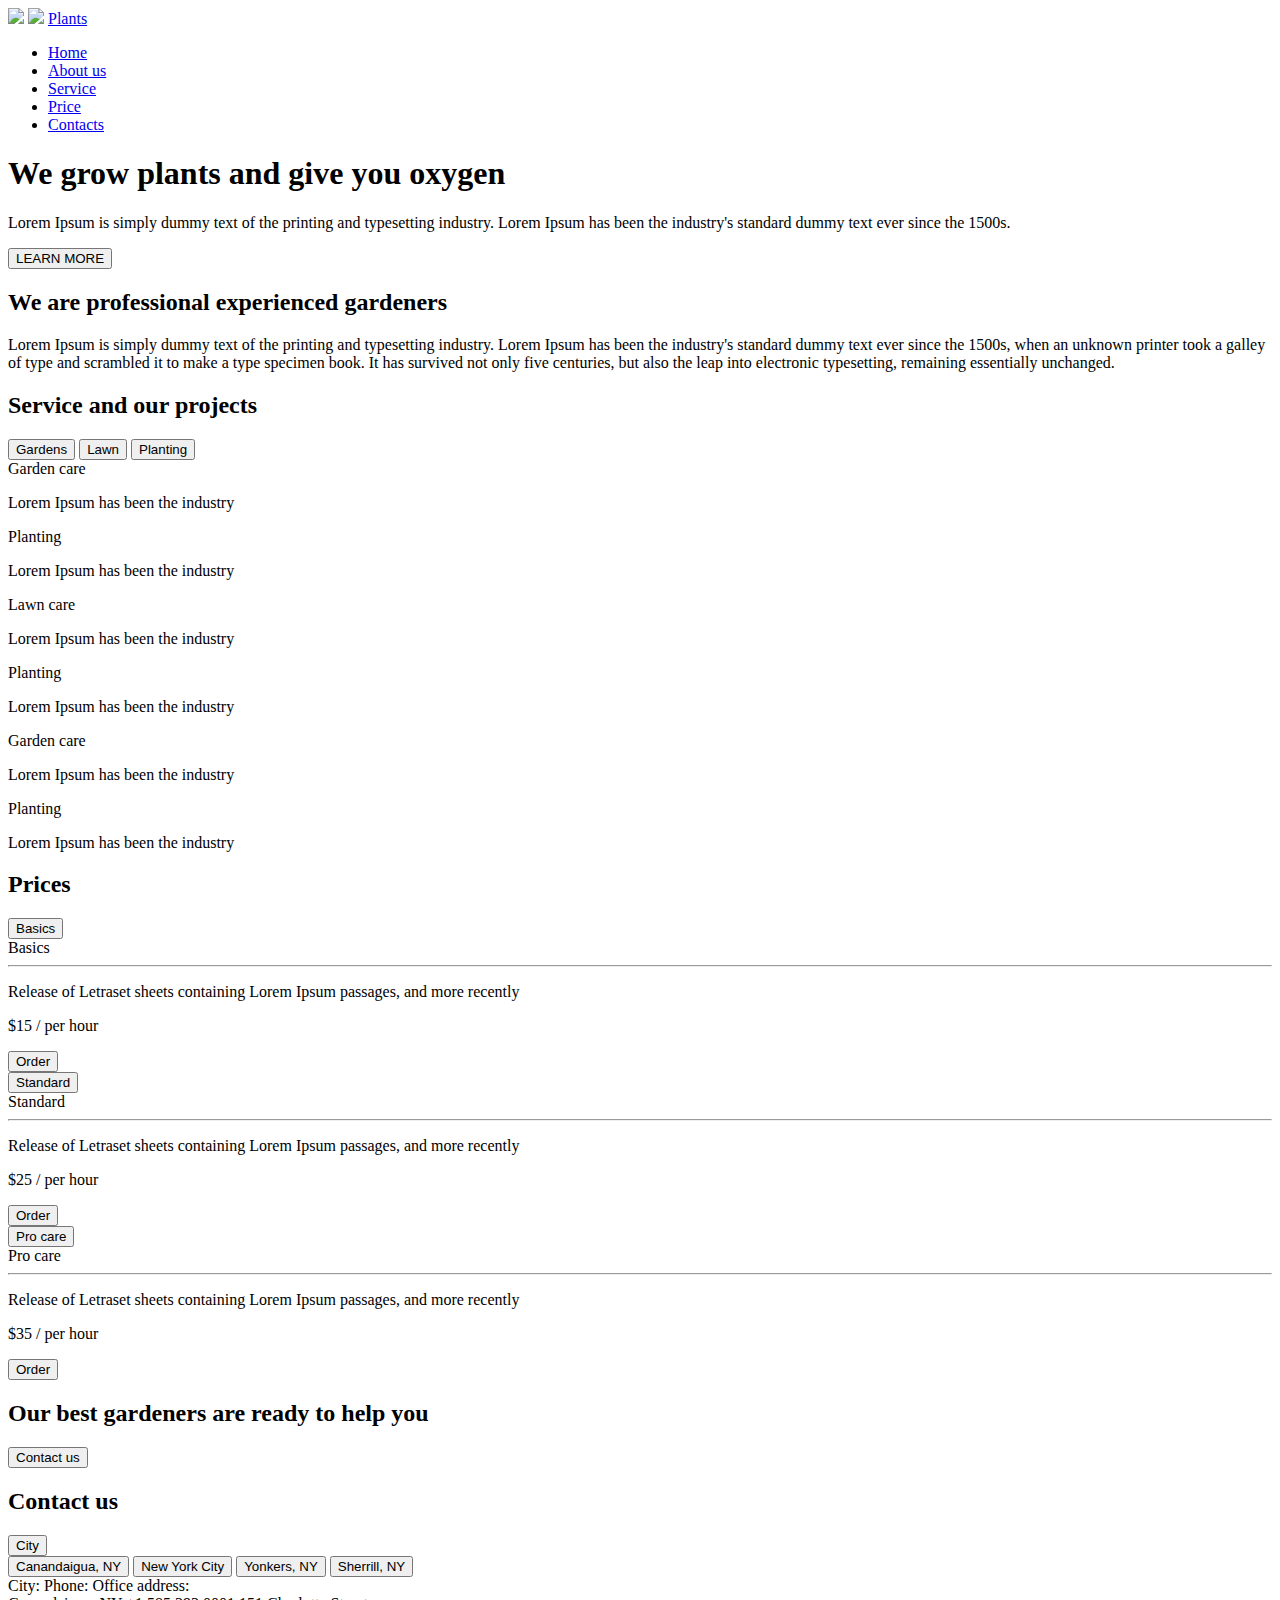
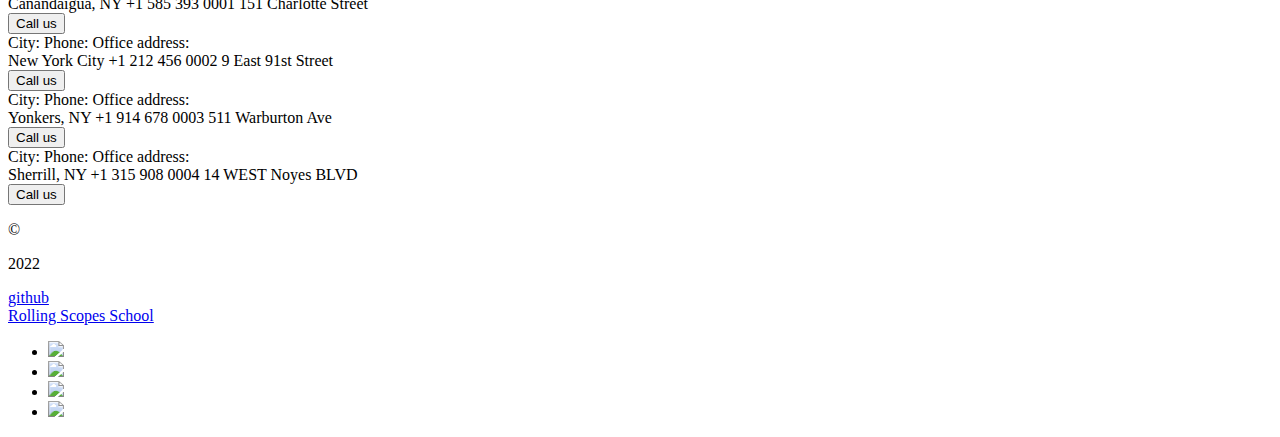
==== plants/index.html @ 5c63c0dd "refactor: import project 'plants'" ====
<!DOCTYPE html>
<html lang="en">
<head>
    <meta charset="UTF-8">
    <meta http-equiv="X-UA-Compatible" content="IE=edge">
    <meta name="viewport" content="width=device-width, initial-scale=1.0">
    <title>Plants</title>
    <link rel="icon" href="/mat-kon-JSFEPRESCHOOL2022Q4/plants/img/logo/favicon.svg" type="image/x-icon">
    
    <link href="/mat-kon-JSFEPRESCHOOL2022Q4/plants/src/style.css" rel="stylesheet" type="text/css">

    <link rel="preconnect" href="https://fonts.googleapis.com">
    <link rel="preconnect" href="https://fonts.gstatic.com" crossorigin>
    <link href="https://fonts.googleapis.com/css2?family=Inika&display=swap" rel="stylesheet">

    <link rel="preconnect" href="https://fonts.googleapis.com">
    <link rel="preconnect" href="https://fonts.gstatic.com" crossorigin>
    <link href="https://fonts.googleapis.com/css2?family=Inter:wght@400;700&display=swap" rel="stylesheet">
</head>

<body>
    <header>
        <div class="navbar" id="navbar">
            <div class="logo">
                <img class="vector1" src="/mat-kon-JSFEPRESCHOOL2022Q4/plants/img/logo/Vector1.svg" alt=" " width="10" height="17">
                <img class="vector2" src="/mat-kon-JSFEPRESCHOOL2022Q4/plants/img/logo/Vector2.svg" alt=" " width="19" height="20">
                <a href="#navber">Plants</a>              
            </div>
            
            <nav class="nav">
                <ul>
                    <li class="nav-links"><a href="#link-welcome">Home</a></li>
                    <li class="nav-links"><a href="#link-about-us">About us</a></li>
                    <li class="nav-links"><a href="#link-service">Service</a></li>
                    <li class="nav-links"><a href="#link-price">Price</a></li>
                    <li class="nav-links"><a href="#link-contsct">Contacts</a></li>
                </ul>
            </nav>
            
            <div class="burger-btn">
                <span></span>
                <span></span>
                <span></span>
                <span></span>
            </div>
        </div>
    </header>
    
    <main class="main">
        <div class="main">
            <section class="welcome">
                <div class="welcome-section" id="link-welcome">

                    <div class="leafs">
                        
                    </div>

                    <div class="welcome-text">
                        <h1>We grow <span class="text-green">plants</span> and give you oxygen</h1>

                        <p>
                            Lorem Ipsum is simply dummy text of the printing and typesetting industry. 
                            Lorem Ipsum has been the industry's standard dummy text ever since the 1500s.
                        </p>

                        <a href="#link-about-us">
                            <button class="button-lear-more">LEARN MORE</button>
                        </a>
                    </div>    
                </div>        
            </section>

            <section class="about">
                <div class="about-section" id="link-about-us">
                    <div class="about-text">

                        <h2 class="text-green">
                            We are <span class="text-orange">professional experienced</span> gardeners
                        </h2>

                        <p>
                            Lorem Ipsum is simply dummy text of the printing and typesetting industry. 
                            Lorem Ipsum has been the industry's standard dummy text ever since the 1500s, when an unknown
                            printer took a galley of type and scrambled it to make a type specimen book. It has survived not 
                            only five centuries, but also the leap into electronic typesetting, remaining essentially unchanged. 
                        </p>

                    </div>

                    <div class="about-picture">
                        
                    </div>                    
                </div>
            </section>               

            <section class="service" id="link-service">
                <div class="service-content">

                    <h2 class="text-green">Service and our projects</h2>

                    <div class="service-buttons">

                        <button class="buttons-service" id="button-service-garden">Gardens</button>
                        <button class="buttons-service" id="button-service-lawn">Lawn</button>
                        <button class="buttons-service" id="button-service-planting">Planting</button>

                    </div>
                </div>

                <div class="service-pictures">
                    
                    <div class="service-item garden__link">
                        <div class="block-1"></div>                                                              

                        <a class="service-link">Garden care</a>

                        <p class="service-description">Lorem Ipsum has been the industry</p>
                    </div>

                    <div class="service-item planting_link">
                        <div class="block-2"></div>

                        <a class="service-link">Planting</a>

                        <p class="service-description">Lorem Ipsum has been the industry</p>
                    </div>

                    <div class="service-item lawn_link">
                        <div class="block-3"></div>

                        <a class="service-link">Lawn care</a>

                        <p class="service-description">Lorem Ipsum has been the industry</p>
                    </div>

                    <div class="service-item planting_link">
                        <div class="block-4"></div>

                        <a class="service-link">Planting</a>

                        <p class="service-description">Lorem Ipsum has been the industry</p>
                    </div>

                    <div class="service-item garden__link">
                        <div class="block-5"></div>

                        <a class="service-link ">Garden care</a>

                        <p class="service-description">Lorem Ipsum has been the industry</p>
                    </div>

                    <div class="service-item planting_link">
                        <div class="block-6"></div>

                        <a class="service-link">Planting</a>

                        <p class="service-description">Lorem Ipsum has been the industry</p>
                    </div>
                </div>                
            </section>
    
            <section class="prices" id="link-price">
                <div class="prices-wrapper">
                    <div class="prices-block-left">
                        <div class="prices-block">
                            <h2>Prices</h2>
                            <div class="prices-item">
                                <div class="prices-items">

                                    <button class="accordion-prices" id="button-basics">Basics</button>
                                    <div class="basics-price">
                                        <div class="body-basic-price">
                                            <div class="button-basics">Basics</div>
                                            <hr class="line-prices">
                                            <div>
                                                <p>Release of Letraset sheets containing Lorem Ipsum passages, and more recently</p>
                                                <p class="price-service"><span class="text-orange number">$15 </span>/ per hour</p>
                                            </div>
                                            <a href="#link-contsct">
                                                <button class="button-order">Order</button>
                                            </a>                                            
                                        </div>                                        
                                    </div>

                                    <button class="accordion-prices" id="button-standard">Standard</button>
                                    <div class="standard-price">
                                        <div class="body-standard-price">
                                            <div class="button-standard">Standard</div>
                                            <hr class="line-prices">
                                            <div>
                                                <p>Release of Letraset sheets containing Lorem Ipsum passages, and more recently</p>
                                                <p class="price-service"><span class="text-orange number">$25 </span>/ per hour</p>
                                            </div>
                                            <a href="#link-contsct">
                                                <button class="button-order">Order</button>
                                            </a>                                            
                                        </div>                                        
                                    </div>

                                    <button class="accordion-prices" id="button-procare">Pro care</button>
                                    <div class="procare-price">
                                        <div class="body-procare-price">
                                            <div class="button-procare">Pro care</div>
                                            <hr class="line-prices">
                                            <div>
                                                <p>Release of Letraset sheets containing Lorem Ipsum passages, and more recently</p>
                                                <p class="price-service"><span class="text-orange number">$35 </span>/ per hour</p>
                                            </div>
                                            <a href="#link-contsct">
                                                <button class="button-order" id="button-order">Order</button>
                                            </a>                                            
                                        </div>                                        
                                    </div>
                                </div>
                            </div>
                        </div>
                    </div>

                    <div class="prices-block-right">
                        <div class="text-call-us">
                            <h2>Our best <span class="text-green">gardeners</span> are ready to help you</h2>

                            <a href="#link-contsct">
                                <button class="btn-contact-us" id="btn-contacts">Contact us</button>                            
                            </a>
                        </div >

                        <div class="price-image">

                        </div>

                </div>            
            </section>
    
            <section class="contacts" id="link-contsct">

                <div class="background-in-contacts">

                    <div class="contacts-image"></div>

                </div>

                <div class="contact-us">

                    <h2 class="text-green">Contact us</h2>
                        
                </div>

                <div class="contact-container">
                        <button class="accordion-button">City</button>
                        <div class="container-cities">
                            <div class="container-with-buttons">
                            <button class="button-city" id="button-Canandaigua">Canandaigua, NY</button>
                            <button class="button-city" id="button-new-york">New York City</button>
                            <button class="button-city" id="button-yonkers">Yonkers, NY</button>
                            <button class="button-city" id="button-sherrill">Sherrill, NY</button>                        
                            </div>
                        </div>

                        <div class="city-card Canandaigua">
                            <div class="content-card">
                                <div class="content-name">
                                    <span>City:</span>
                                    <span>Phone:</span>
                                    <span>Office address:</span>
                                </div>
                                <div class="content-in-card">
                                    <span>Canandaigua, NY</span>
                                    <span itemprop="telephone">+1 585 393 0001</span>
                                    <span>151 Charlotte Street</span>
                                </div>
                            </div>
                            <a href="tel:+15853930001"><button class="button-call-us">Call us</button></a>
                        </div>

                        <div class="city-card york">
                            <div class="content-card">
                                <div class="content-name">
                                    <span>City:</span>
                                    <span>Phone:</span>
                                    <span>Office address:</span>
                                </div>
                                <div class="content-in-card">
                                    <span>New York City</span>
                                    <span itemprop="telephone">+1 212 456 0002</span>
                                    <span>9 East 91st Street</span>
                                </div>
                            </div>
                            <a href="tel:+12124560002"><button class="button-call-us">Call us</button></a>
                        </div>

                        <div class="city-card yonkers">
                            <div class="content-card">
                                <div class="content-name">
                                    <span>City:</span>
                                    <span>Phone:</span>
                                    <span>Office address:</span>
                                </div>
                                <div class="content-in-card">
                                    <span>Yonkers, NY</span>
                                    <span itemprop="telephone">+1 914 678 0003</span>
                                    <span>511 Warburton Ave</span>
                                </div>
                            </div>
                            <a href="tel:+19146780003"><button class="button-call-us">Call us</button></a>
                        </div>

                        <div class="city-card sherrill">
                            <div class="content-card">
                                <div class="content-name">
                                    <span>City:</span>
                                    <span>Phone:</span>
                                    <span>Office address:</span>
                                </div>
                                <div class="content-in-card">
                                    <span>Sherrill, NY</span>
                                    <span itemprop="telephone">+1 315 908 0004</span>
                                    <span>14 WEST Noyes BLVD</span>
                                </div>
                            </div>
                            <a href="tel:+13159080004"><button class="button-call-us">Call us</button></a>
                        </div>
                </div>                
            </section>
        </div>        
    </main>

    <footer>
        <div class="footer-content">

            <div class="data-github">

                <div class="data">
                    <p>©</p>
                    <p>2022</p>
                </div>

                <div class="git">
                    <a href="https://github.com/Mat-Kon">github</a>
                </div>

            </div>
            
            <div class="rss">
                    
                <a href="https://rs.school/js-stage0/">Rolling Scopes School</a>

            </div>

            <div class="social-list">
                <ul>

                    <li><a href="https://github.com/Mat-Kon"><img src="/mat-kon-JSFEPRESCHOOL2022Q4/plants/img/logo/instagram.svg" alt=" "></a></li>
                    <li><a href="https://rs.school/js-stage0/"><img src="/mat-kon-JSFEPRESCHOOL2022Q4/plants/img/logo/fb.svg" alt=" "></a></li>
                    <li><a href="https://github.com/Mat-Kon"><img src="/mat-kon-JSFEPRESCHOOL2022Q4/plants/img/logo/twitter.svg" alt=" "></a></li>
                    <li><a href="https://rs.school/js-stage0/"><img src="/mat-kon-JSFEPRESCHOOL2022Q4/plants/img/logo/printerest.svg" alt=" "></a></li>

                </ul>
            </div>
        </div>
    </footer>
    <script src="/mat-kon-JSFEPRESCHOOL2022Q4/plants/src/index.js"></script>
</body>
</html>
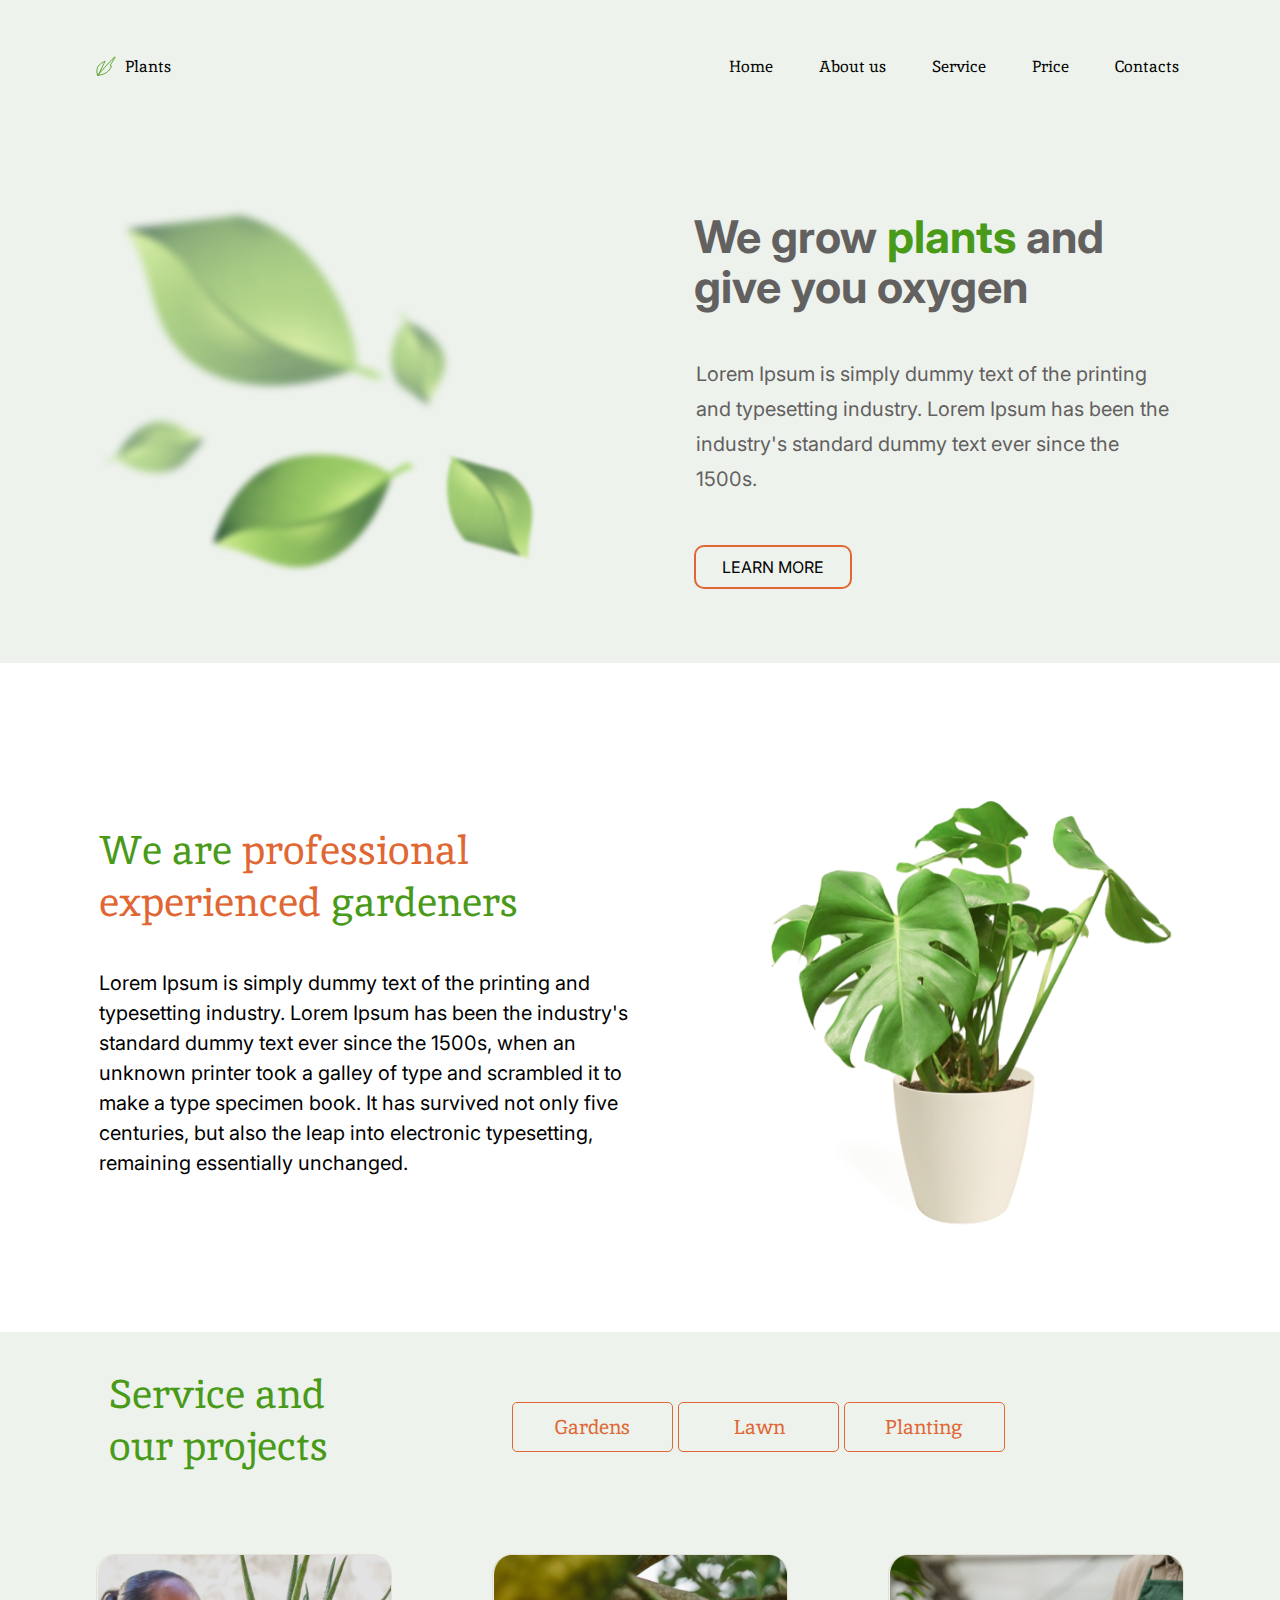
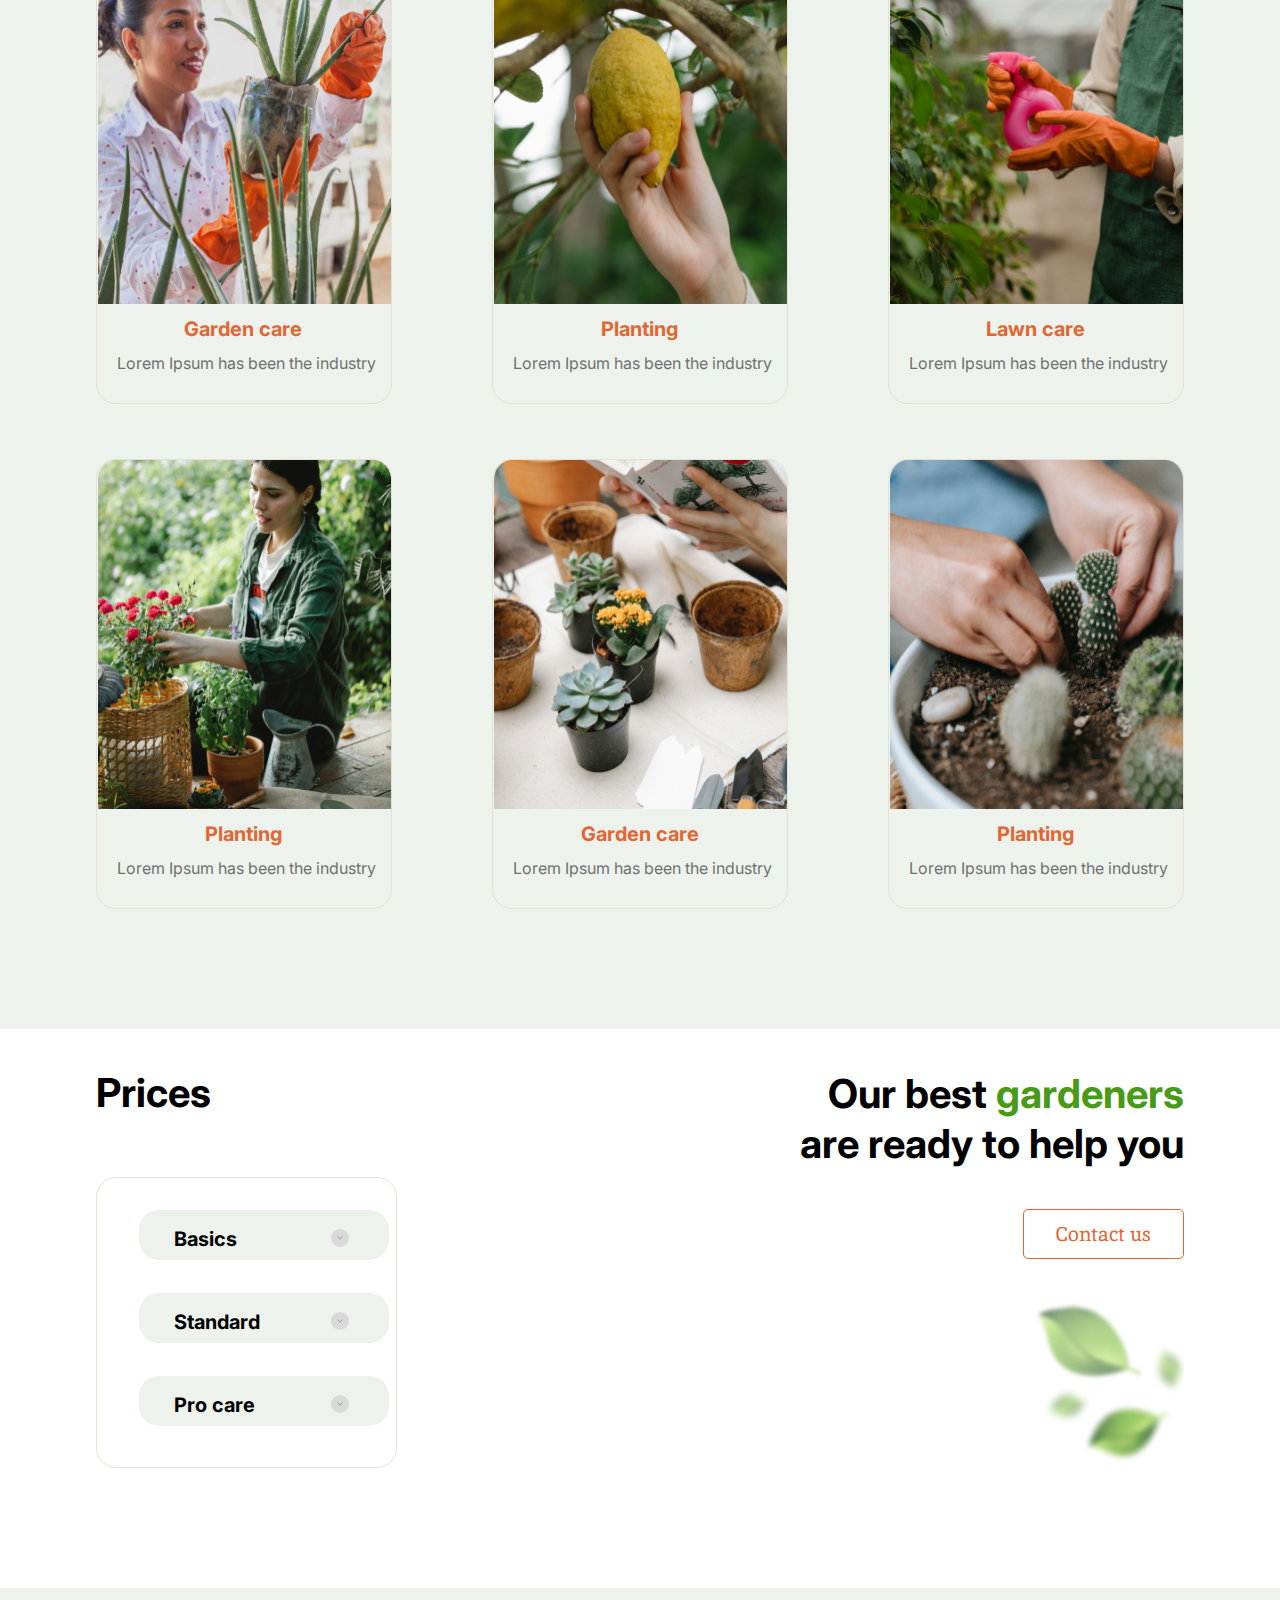
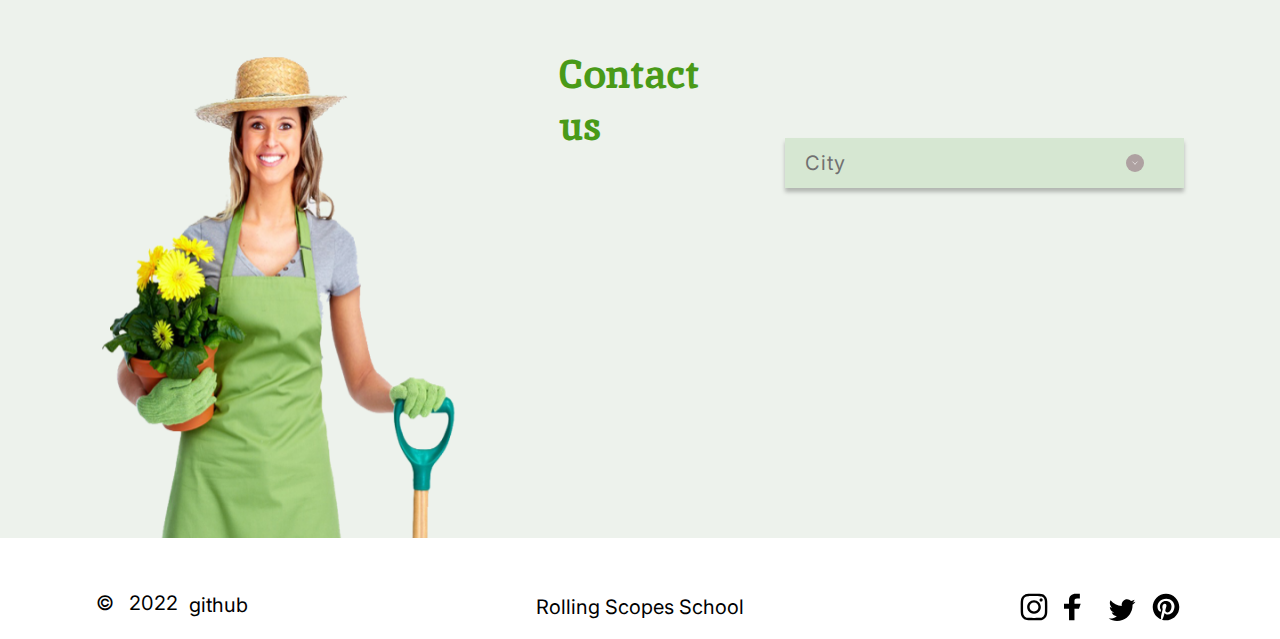
==== commit 60ce2985: "refactor: update links in htm fail" ====
--- a/plants/index.html
+++ b/plants/index.html
@@ -5,9 +5,9 @@
     <meta http-equiv="X-UA-Compatible" content="IE=edge">
     <meta name="viewport" content="width=device-width, initial-scale=1.0">
     <title>Plants</title>
-    <link rel="icon" href="/mat-kon-JSFEPRESCHOOL2022Q4/plants/img/logo/favicon.svg" type="image/x-icon">
+    <link rel="icon" href="../plants/img/logo/favicon.svg" type="image/x-icon">
     
-    <link href="/mat-kon-JSFEPRESCHOOL2022Q4/plants/src/style.css" rel="stylesheet" type="text/css">
+    <link href="../plants/src/style.css" rel="stylesheet" type="text/css">
 
     <link rel="preconnect" href="https://fonts.googleapis.com">
     <link rel="preconnect" href="https://fonts.gstatic.com" crossorigin>
@@ -22,8 +22,8 @@
     <header>
         <div class="navbar" id="navbar">
             <div class="logo">
-                <img class="vector1" src="/mat-kon-JSFEPRESCHOOL2022Q4/plants/img/logo/Vector1.svg" alt=" " width="10" height="17">
-                <img class="vector2" src="/mat-kon-JSFEPRESCHOOL2022Q4/plants/img/logo/Vector2.svg" alt=" " width="19" height="20">
+                <img class="vector1" src="../plants/img/logo/Vector1.svg" alt=" " width="10" height="17">
+                <img class="vector2" src="../plants/img/logo/Vector2.svg" alt=" " width="19" height="20">
                 <a href="#navber">Plants</a>              
             </div>
             
@@ -350,15 +350,15 @@
             <div class="social-list">
                 <ul>
 
-                    <li><a href="https://github.com/Mat-Kon"><img src="/mat-kon-JSFEPRESCHOOL2022Q4/plants/img/logo/instagram.svg" alt=" "></a></li>
-                    <li><a href="https://rs.school/js-stage0/"><img src="/mat-kon-JSFEPRESCHOOL2022Q4/plants/img/logo/fb.svg" alt=" "></a></li>
-                    <li><a href="https://github.com/Mat-Kon"><img src="/mat-kon-JSFEPRESCHOOL2022Q4/plants/img/logo/twitter.svg" alt=" "></a></li>
-                    <li><a href="https://rs.school/js-stage0/"><img src="/mat-kon-JSFEPRESCHOOL2022Q4/plants/img/logo/printerest.svg" alt=" "></a></li>
+                    <li><a href="https://github.com/Mat-Kon"><img src="../plants/img/logo/instagram.svg" alt=" "></a></li>
+                    <li><a href="https://rs.school/js-stage0/"><img src="../plants/img/logo/fb.svg" alt=" "></a></li>
+                    <li><a href="https://github.com/Mat-Kon"><img src="../plants/img/logo/twitter.svg" alt=" "></a></li>
+                    <li><a href="https://rs.school/js-stage0/"><img src="../plants/img/logo/printerest.svg" alt=" "></a></li>
 
                 </ul>
             </div>
         </div>
     </footer>
-    <script src="/mat-kon-JSFEPRESCHOOL2022Q4/plants/src/index.js"></script>
+    <script src="../plants/src/index.js"></script>
 </body>
 </html>--- a/plants/src/style.css
+++ b/plants/src/style.css
@@ -0,0 +1,2785 @@
+html {
+    scroll-behavior: smooth;
+}
+
+body {
+    display: flex;
+    flex-direction: column;
+    box-sizing: border-box;
+    width: 95%;
+    margin: auto;
+}
+
+header {
+    display: flex;
+    width: 100%;
+
+    background: #EDF2EC;
+}
+
+footer {
+    display: flex;
+    width: 100%;
+}
+
+.burger-btn{
+    display: none;
+}
+
+.navbar {
+    display: flex;
+    align-items: center;
+    justify-content: space-between;
+    margin: 26px auto 27px;
+    width: 85%;
+}
+
+.logo {
+    display: flex;
+    width: 79.17px;
+    height: 21.04px;
+}
+
+.logo .vector1 {
+    position: relative;
+    top: 4px;
+}
+
+.logo .vector2 {
+    position: relative;
+    right: 9px;
+}
+
+.logo a {
+    position: relative;
+    width: 58.13px;
+    height: 17px;
+
+    font-family: 'Inika';
+    font-style: normal;
+    font-weight: 400;
+    font-size: 16px;
+    line-height: 21px;
+    text-decoration: none;
+
+    color: #000000;
+    margin: 0;
+}
+
+.logo a:hover {
+    color: #E06733;
+}
+
+.nav {  
+    display: flex;
+    justify-content: space-between;
+    padding: 0;
+}
+
+.nav ul {
+    display: flex;
+    justify-content: space-between;
+    padding: 0;
+}
+
+.nav 
+.nav-links {
+    margin: 0px 5px 0px 41px;
+    list-style-type: none;
+}
+
+.nav a {
+    
+    font-family: 'Inika';
+    font-style: normal;
+    text-decoration: none;
+    font-weight: 400;
+    font-size: 16px;
+    line-height: 50px;
+
+    color: #010201
+}
+
+.nav a:hover {
+    color: #E06733;
+}
+
+.main {
+    display: flex;
+    flex-direction: column;
+    width: 100%;
+}
+
+.main 
+.text-green {
+    color: #499A18;
+}
+
+.main 
+.text-orange {
+    color: #E06733;
+}
+
+.main 
+.welcome {
+    display: flex;
+    width: 100%;
+    padding: 56px 0px 62px;
+
+    background: #EDF2EC;
+}
+
+.main 
+.welcome 
+.welcome-section {
+    display: flex;
+    justify-content: space-between;
+    align-items: center;
+    width: 85%;
+    margin: auto;
+}
+
+.main 
+.welcome 
+.welcome-section
+.leafs {
+    background-image: url(../img/picturs/leafs.png);
+    background-repeat: no-repeat;
+    width: 450px;
+    height: 410px;
+}
+
+.main 
+.welcome 
+.welcome-text {
+    width: 45%;
+    padding: 8px 0px 0px;   
+}
+
+.main 
+.welcome 
+.welcome-text h1 {
+    font-family: 'Inter';
+    font-style: normal;
+    font-weight: 700;
+    font-size: 45px;
+    line-height: 50px;
+    margin: 0px 0px 45px;
+
+    color: #636060;
+}
+
+.main 
+.welcome 
+.welcome-text p {
+    font-family: 'Inter';
+    font-style: normal;
+    font-weight: 400;
+    font-size: 20px;
+    line-height: 35px;
+    margin: 0px 0px 48px;
+    padding: 0px 2px;
+
+    color: #636060;
+}
+
+.main 
+.welcome 
+.welcome-text 
+.button-lear-more {
+    width: 158px;
+    height: 44px;
+    transition: 0.5s;
+
+    font-family: 'Inter';
+    font-style: normal;
+    font-weight: 400;
+    font-size: 16px;
+    line-height: 20px;
+
+    border: 2px solid #E06733;
+    border-radius: 10px;
+    background: #EDF2EC;
+}
+
+.main 
+.welcome 
+.welcome-text 
+.button-lear-more:hover {
+    cursor: pointer;
+    color: #FFFFFF;
+    background-color: #E06733;
+    border: 2px solid #E06733;
+    border-radius: 10px;
+}
+
+.main 
+.about {
+    display: flex;
+    width: 100%;
+    padding: 97px 0px 92px;
+
+    background: #FFFFFF;
+}
+
+.main 
+.about 
+.about-section {
+    display: flex;
+    justify-content: space-between;
+    align-items: center;
+    width: 85%;
+    margin: auto;
+}
+
+.main 
+.about 
+.about-section 
+.about-text {
+    width: 50%;
+    padding: 22px 3px 0px;
+}
+
+.main 
+.about 
+.about-section 
+.about-text h2 {
+    width: 85%;
+    margin: 0px 0px 40px;
+
+    font-family: 'Inika';
+    font-style: normal;
+    font-weight: 400;
+    font-size: 40px;
+    line-height: 52px;
+}
+
+.main 
+.about 
+.about-section 
+.about-text p {
+    font-family: 'Inter';
+    font-style: normal;
+    font-weight: 400;
+    font-size: 20px;
+    line-height: 30px;
+}
+
+.main 
+.about 
+.about-section
+.about-picture {
+    background-image: url(../img/picturs/houseplant1.png);
+    background-repeat: no-repeat;
+    background-size: 100% 100%;
+    width: 38%;
+    height: 30em;
+}
+
+.main 
+.service {
+    display: flex;
+    flex-direction: column;
+    width: 100%;
+    padding: 0px 0px 65px;
+
+    background: #EDF2EC;
+}
+
+.main 
+.buttons-service {
+    width: 161px;
+    height: 50px;
+    transition: 0.5s;
+
+    font-family: 'Inika';
+    font-style: normal;
+    font-weight: 400;
+    font-size: 20px;
+    line-height: 26px;
+
+    border: 1px solid #E06733;
+    border-radius: 5px;
+    color: #E06733;
+    background: #EDF2EC;
+}
+
+.main 
+.buttons-service:hover {
+    cursor: pointer;
+    color: #FFFFFF;
+    background-color: #E06733;
+    border: 2px solid #E06733;
+    border-radius: 10px;
+}
+
+#button-service-garden.active {
+    color: #FFFFFF;
+    background-color: #E06733;
+    border: 2px solid #E06733;
+    border-radius: 10px;
+}
+
+#button-service-lawn.active {    
+    color: #FFFFFF;
+    background-color: #E06733;
+    border: 2px solid #E06733;
+    border-radius: 10px;
+}
+
+#button-service-planting.active {    
+    color: #FFFFFF;
+    background-color: #E06733;
+    border: 2px solid #E06733;
+    border-radius: 10px;
+}
+
+.main 
+.service 
+.service-content {
+    display: flex;
+    justify-content: space-between;
+    align-items: center;
+    width: 70%;
+    margin: 36px 109px 0px;
+}
+
+.main 
+.service 
+.service-content h2 {
+    width: 30%;
+    margin: 0;
+
+    font-family: 'Inika';
+    font-style: normal;
+    font-weight: 400;
+    font-size: 40px;
+    line-height: 52px;
+}
+
+.main 
+.service 
+.service-buttons {
+    display: flex;
+    justify-content: space-between;
+    width: 55%;
+    padding: 13px 0px 0px;
+}
+
+.main 
+.service 
+.service-pictures {
+    display: flex;
+    flex-wrap: wrap;
+    align-content: space-between;
+    justify-content: space-between;
+
+    width: 85%;
+    margin: 82px auto 0px;
+}
+
+.main 
+.service 
+.service-pictures.active .service-item {
+    filter: blur(3px);
+}
+
+.main 
+.service 
+.service-pictures 
+.service-item {
+    display: flex;
+    flex-direction: column;
+    align-items: center;
+    justify-content: space-between;
+    width: 27%;
+    height: 28em;
+    margin: 0px 0px 55px;
+
+    border: 1px solid #E3E1D5;
+    border-radius: 20px 20px 20px 20px;
+    transition: 1s;
+}
+
+
+.main 
+.service 
+.service-pictures 
+.service-item 
+.block-1 {
+    background-image: url(../img/service/first.png);
+    background-repeat: no-repeat;
+    background-size: 100% 100%;
+    width: 100%;
+    height: 78%;
+}
+
+.main 
+.service 
+.service-pictures 
+.service-item 
+.block-2 {
+    background-image: url(../img/service/second.png);
+    background-repeat: no-repeat;
+    background-size: 100% 100%;
+    width: 100%;
+    height: 78%;
+}
+
+.main 
+.service 
+.service-pictures 
+.service-item 
+.block-3 {
+    background-image: url(../img/service/three.png);
+    background-repeat: no-repeat;
+    background-size: 100% 100%;
+    width: 100%;
+    height: 78%;
+}
+
+.main 
+.service 
+.service-pictures 
+.service-item 
+.block-4 {
+    background-image: url(../img/service/four.png);
+    background-repeat: no-repeat;
+    background-size: 100% 100%;
+    width: 100%;
+    height: 78%;
+}
+
+.main 
+.service 
+.service-pictures 
+.service-item 
+.block-5 {
+    background-image: url(../img/service/five.png);
+    background-repeat: no-repeat;
+    background-size: 100% 100%;
+    width: 100%;
+    height: 78%;
+}
+
+.main 
+.service 
+.service-pictures 
+.service-item 
+.block-6 {
+    background-image: url(../img/service/six.png);
+    background-repeat: no-repeat;
+    background-size: 100% 100%;
+    width: 100%;
+    height: 78%;
+}
+
+.main 
+.service 
+.service-pictures 
+.service-item.garden__link.active {
+    filter: blur(0px);
+}
+
+.main 
+.service 
+.service-pictures
+.service-item.lawn_link.active {
+    filter: blur(0px);
+}
+
+.main 
+.service 
+.service-pictures
+.service-item.planting_link.active{
+    filter: blur(0px);
+}
+
+.main 
+.service 
+.service-pictures 
+.service-item 
+.service-link {
+    font-family: 'Inter';
+    font-style: normal;
+    font-weight: 700;
+    font-size: 20px;
+    line-height: 20px;
+
+    color: #E06733;
+    padding: 0px 1px 0px 0px
+}
+
+
+.main 
+.service 
+.service-pictures 
+.service-item 
+.service-link:hover {
+    cursor: pointer;
+    color: #636060;
+}
+
+.main 
+.service 
+.service-pictures 
+.service-item 
+.service-description {
+    font-family: 'Inter';
+    font-style: normal;
+    font-weight: 400;
+    font-size: 16px;
+    line-height: 20px;
+    margin: 0px 0px 30px;
+    padding: 0px 0px 0px 5px;
+
+    color: #717171;
+}
+
+.main 
+.prices {
+    display: flex;
+    width: 100%;
+    
+    font-family: 'Inter';
+    font-style: normal;
+    font-weight: 700;
+
+    background: #FFFFFF;
+}
+
+.main 
+.prices 
+.prices-wrapper {
+    display: flex;
+    justify-content: space-between;
+    width: 85%;
+    margin: 40px auto 120px; 
+}
+
+.main 
+.prices 
+.prices-wrapper 
+.prices-block-left {
+    display: flex;
+    width: 50%;
+}
+
+.main 
+.prices 
+.prices-wrapper 
+.prices-block-left 
+.prices-block {
+    display: flex;
+    flex-direction: column;
+    justify-content: space-between;
+
+    width: 55%;
+
+    background-color: #FFFFFF;
+}
+
+.main 
+.prices 
+.prices-wrapper 
+.prices-block-left 
+.prices-block h2 {
+    font-family: 'Inter';
+    font-style: normal;
+    font-weight: 700;
+    font-size: 40px;
+    line-height: 48px;
+
+    margin: 0;
+}
+
+.main 
+.prices 
+.prices-wrapper 
+.prices-block-left 
+.prices-block 
+.prices-item {
+    display: flex;
+    flex-direction: column;
+
+    width: 100%;
+
+    border: 1px solid #E3E1D5;
+    border-radius: 20px;
+}
+
+.main 
+.prices 
+.prices-wrapper 
+.prices-block-left 
+.prices-block 
+.prices-item 
+.prices-items {
+    display: flex;
+    flex-direction: column;
+    justify-content: space-between;
+
+    width: 72%;
+    margin: 5px auto 35px;
+} 
+
+.main 
+.prices 
+.prices-wrapper 
+.prices-block-left 
+.prices-block 
+.prices-item 
+.prices-items 
+.price-item {
+    display: flex;
+    align-items: center;
+    justify-content: space-around;
+
+    font-family: 'Inter';
+    font-style: normal;
+    font-weight: 700;
+    font-size: 20px;
+    line-height: 20px;
+
+    width: 250px;
+    height: 50px;
+
+    background: #EDF2EC;
+    border: 1px solid #E3E1D5;
+    border-radius: 20px;
+}
+
+.main 
+.prices 
+.prices-wrapper 
+.prices-block-left 
+.prices-block 
+.prices-item 
+.prices-items 
+.accordion-prices {
+    
+    display: inline-block;
+    cursor: pointer;
+    width: 250px;
+    height: 50px;
+
+    font-family: 'Inter';
+    font-style: normal;
+    font-weight: 700;
+    font-size: 20px;
+    line-height: 20px;
+    text-align: left;
+
+    padding: 7px 0px 0px 35px;
+    margin: 27px 0px 6px;
+
+    color: #000000;
+
+    background: #EDF2EC;
+    border: 1px #E3E1D5;
+    border-radius: 20px;
+
+    appearance: none;  
+
+    background-image: url(../img/buttom/accordion_btn.svg); 
+    background-repeat: no-repeat, repeat;
+    background-position: right 2em top 62%, 0 0;
+    background-size: .90em auto, 100%; 
+}
+
+/* Open items in the price section*/ 
+/*Basic price*/
+.basics-price {
+    display: none;
+}
+.basics-price.open {
+    display: flex;
+    position: relative;
+    bottom: 55px;
+    width: 250px;
+    height: 154px;
+    background: #D6E7D2;
+    border-radius: 20px;
+    margin: 0px 0px -50px;
+}
+
+.body-basic-price {
+    display: flex;
+    flex-direction: column;
+    width: 169px;
+    margin: 0px auto;
+}
+
+.button-basics{
+    cursor: pointer;
+    font-size: 20px;
+    line-height: 20px;
+    margin: 16px 0px 12px;
+
+    background-image: url(../img/buttom/accordion_btn_open.svg);
+    background-repeat: no-repeat, repeat;
+    background-position: right 0em top 50%, 0 0;
+    background-size: .90em auto, 100%; 
+}
+
+.line-prices {
+    width: 100%;
+    border: 0.5px solid #AEA1A1;
+    margin: 0px;
+}
+
+.body-basic-price p {
+    font-family: 'Inter';
+    font-style: normal;
+    font-weight: 300;
+    font-size: 10px;
+    line-height: 10px;
+    margin: 6px 0px 6px;
+
+    color: #717171;
+}
+
+.body-basic-price
+.price-service {
+    color: #000000;
+}
+
+.text-orange.number {
+    font-size: 16px;
+    line-height: 20px;
+}
+
+.button-order {
+    cursor: pointer;
+    width: 86px;
+    height: 25px;
+
+    color: #717171;
+    background: #FFFFFF;
+    border: 0px solid #FFFFFF;
+    border-radius: 10px;
+    margin: 6px 0px 12px
+
+}
+
+/*Standard price*/
+.standard-price {
+    display: none;
+}
+.standard-price.open {
+    display: flex;
+    position: relative;
+    bottom: 55px;
+    width: 250px;
+    height: 154px;
+    background: #D6E7D2;
+    border-radius: 20px;
+    margin: 0px 0px -50px;
+}
+
+.body-standard-price {
+    display: flex;
+    flex-direction: column;
+    width: 169px;
+    margin: 0px auto;
+}
+
+.button-standard{
+    cursor: pointer;
+    font-size: 20px;
+    line-height: 20px;
+    margin: 16px 0px 12px;
+
+    background-image: url(../img/buttom/accordion_btn_open.svg);
+    background-repeat: no-repeat, repeat;
+    background-position: right 0em top 50%, 0 0;
+    background-size: .90em auto, 100%; 
+}
+
+.body-standard-price p {
+    font-family: 'Inter';
+    font-style: normal;
+    font-weight: 300;
+    font-size: 10px;
+    line-height: 10px;
+    margin: 6px 0px 6px;
+
+    color: #717171;
+}
+
+.body-standard-price
+.price-service {
+    color: #000000;
+}
+
+/*Pro Care price*/
+.procare-price {
+    display: none;
+}
+.procare-price.open {
+    display: flex;
+    position: relative;
+    bottom: 55px;
+    width: 250px;
+    height: 154px;
+    background: #D6E7D2;
+    border-radius: 20px;
+    margin: 0px 0px -50px;
+}
+
+.body-procare-price {
+    display: flex;
+    flex-direction: column;
+    width: 169px;
+    margin: 0px auto;
+}
+
+.button-procare{
+    cursor: pointer;
+    font-size: 20px;
+    line-height: 20px;
+    margin: 16px 0px 12px;
+
+    background-image: url(../img/buttom/accordion_btn_open.svg);
+    background-repeat: no-repeat, repeat;
+    background-position: right 0em top 50%, 0 0;
+    background-size: .90em auto, 100%; 
+}
+
+.body-procare-price p {
+    font-family: 'Inter';
+    font-style: normal;
+    font-weight: 300;
+    font-size: 10px;
+    line-height: 10px;
+    margin: 6px 0px 6px;
+
+    color: #717171;
+}
+
+.body-procare-price
+.price-service {
+    color: #000000;
+}
+
+
+/* Open items in the price section*/
+
+.main 
+.prices 
+.prices-wrapper 
+.prices-block-right {
+    display: flex;
+    flex-direction: column;
+    justify-content: space-between;
+    align-items: flex-end;
+
+    width: 50%;
+
+    background-color: #FFFFFF;
+}
+
+.main
+.prices
+.prices-wrapper
+.prices-block-right
+.btn-contact-us {
+    width: 161px;
+    height: 50px;
+    transition: 0.5s;
+
+    font-family: 'Inika';
+    font-style: normal;
+    font-weight: 400;
+    font-size: 20px;
+    line-height: 26px;
+
+    border: 1px solid #E06733;
+    border-radius: 5px;
+    color: #E06733;
+    background: #FFFFFF;
+
+}
+
+.main
+.prices
+.prices-wrapper
+.prices-block-right
+.btn-contact-us:hover {
+    cursor: pointer;
+    color: #FFFFFF;
+    background-color: #E06733;
+    border: 2px solid #E06733;
+    border-radius: 10px;
+}
+
+.main 
+.prices 
+.prices-wrapper 
+.prices-block-right 
+.text-call-us {
+    display: flex;
+    flex-direction: column;
+    justify-content: space-between;
+    align-items: flex-end;
+
+    width: 75%;
+}
+
+.main 
+.prices 
+.prices-wrapper 
+.prices-block-right 
+.text-call-us h2 {
+    font-family: 'Inter';
+    font-style: normal;
+    font-weight: 700;
+    font-size: 40px;
+    line-height: 50px;
+    margin: 0px 0px 40px;
+
+    text-align: right;
+}
+
+.main 
+.prices 
+.prices-wrapper 
+.prices-block-right
+.price-image {
+    background-image: url(../img/picturs/leafs-in-contact.png);
+    background-repeat: no-repeat;
+
+    width: 152px;
+    height: 174px;
+    margin: 35px 0px 0px;
+
+}
+
+.main
+.contacts {
+    display: flex;
+    justify-content: space-evenly;
+
+    width: 100%;
+
+    background-color: #EDF2EC;
+}
+
+.main 
+.contacts
+.background-in-contacts {
+    display: flex;
+    flex-direction: column;
+    justify-content: flex-end;
+    align-items: center;
+    
+    width: 32%;
+
+    margin: 0px 0px 0px 55px;
+}
+
+.main 
+.contacts
+.background-in-contacts
+.contacts-image {
+    background-image: url(../img/picturs/contact_woman1.png);
+    background-repeat: no-repeat;
+    background-size: 87% 100%;
+    width: 100%;
+    height: 31em;
+
+    margin: 54px 0px 0px;
+}
+
+.main
+.contacts
+.contact-us {
+    display: flex;
+    flex-direction: column;
+    
+    width: 14%;
+}
+.main
+.contacts
+.contact-us h2{
+    font-family: 'Inika';
+    font-style: normal;
+    font-weight: 700;
+    font-size: 40px;
+    line-height: 52px;
+
+    margin: 60px 0px 0px;
+
+}
+
+.main
+.contacts
+.contact-container {
+    display: flex;
+    flex-direction: column;
+    width: 35%;
+}
+
+.main
+.contacts
+.contact-container
+.accordion-button {
+    width: 89%;
+    height: 50px;
+    margin: 150px 0px 0px;
+
+    font-family: 'Inter';
+    font-style: normal;
+    font-weight: 400;
+    font-size: 20px;
+    line-height: 40px;
+    text-align: left;
+
+    letter-spacing: 0.05em;
+    padding: 5px 20px 10px;
+
+    color: #717171;
+
+    background: #D6E7D2;
+    box-shadow: 0px 4px 4px rgba(0, 0, 0, 0.25);
+    border: 0;
+    
+    appearance: none;  
+
+    background-image: url(../img/buttom/drop_btn_close.svg); 
+    background-repeat: no-repeat, repeat;
+    background-position: right 2em top 50%, 0 0;
+    background-size: .90em auto, 100%; 
+}
+
+
+.main
+.contacts
+.contact-container
+.accordion-button:hover {
+    cursor: pointer;
+}
+
+
+.main
+.contacts
+.contact-container
+.accordion-button.active {
+    background: #C1E698;
+    border: 1px solid #D6E7D2;
+    border-radius: 0px;
+    box-shadow: 0px 0px 0px rgba(0, 0, 0, 0.25);
+
+    background-image: url(../img/buttom/drop_btn_open.svg); 
+    background-repeat: no-repeat, repeat;
+    background-position: right 2em top 50%, 0 0;
+    background-size: .90em auto, 100%;
+
+}
+
+/*open container with cities */
+.container-cities {
+    display: none;
+}
+.container-cities.open {
+    display: flex;
+    flex-direction: column;
+    align-items: center;
+    width: 450px;
+    height: 234px;
+    background: #DCE9D9;
+}
+
+.container-with-buttons{
+    width: 380px;
+    margin: 27px 0px 18px;
+}
+.contact-container
+.button-city {
+    width: 100%;
+    height: 35px;
+    background: #DCE9D9;
+    border: 0px;
+    border-bottom: 1px solid #D9D9D9;
+    text-align: left;
+    font-family: 'Inter';
+    font-style: normal;
+    font-weight: 400;
+    font-size: 16px;
+    line-height: 40px;
+    letter-spacing: 0.05em;
+    color: #499A18;
+    margin: 0px 0px 12px;
+}
+
+.contact-container
+.button-city:hover {
+    color: #717171;
+    border-bottom: 2px solid #717171;
+}
+/*open container with cities */
+
+/*City cards*/
+.city-card.Canandaigua {
+    display: none;
+}
+.city-card.Canandaigua.active {
+    display: flex;
+    flex-direction: column;
+    width: 448px;
+    height: 214px;
+
+    font-family: 'Inter';
+    font-style: normal;
+    font-weight: 400;
+    font-size: 16px;
+    line-height: 40px;
+    letter-spacing: 0.05em;
+
+    background: #EDF2EC;
+    border: 1px solid #000000;
+    border-radius: 20px;
+    margin: 47px 0px;
+}
+
+.city-card.york {
+    display: none;
+}
+.city-card.york.active {
+    display: flex;
+    flex-direction: column;
+    width: 448px;
+    height: 214px;
+
+    font-family: 'Inter';
+    font-style: normal;
+    font-weight: 400;
+    font-size: 16px;
+    line-height: 40px;
+    letter-spacing: 0.05em;
+
+    background: #EDF2EC;
+    border: 1px solid #000000;
+    border-radius: 20px;
+    margin: 47px 0px;
+}
+
+.city-card.yonkers {
+    display: none;
+}
+.city-card.yonkers.active {
+    display: flex;
+    flex-direction: column;
+    width: 448px;
+    height: 214px;
+
+    font-family: 'Inter';
+    font-style: normal;
+    font-weight: 400;
+    font-size: 16px;
+    line-height: 40px;
+    letter-spacing: 0.05em;
+
+    background: #EDF2EC;
+    border: 1px solid #000000;
+    border-radius: 20px;
+    margin: 47px 0px;
+}
+
+.city-card.sherrill {
+    display: none;
+}
+.city-card.sherrill.active {
+    display: flex;
+    flex-direction: column;
+    width: 448px;
+    height: 214px;
+
+    font-family: 'Inter';
+    font-style: normal;
+    font-weight: 400;
+    font-size: 16px;
+    line-height: 40px;
+    letter-spacing: 0.05em;
+
+    background: #EDF2EC;
+    border: 1px solid #000000;
+    border-radius: 20px;
+    margin: 47px 0px;
+}
+
+.content-card {
+    display: flex;
+    justify-content: space-evenly;
+    width: 339px;
+    height: 165px;
+    margin: 17px 76px 0px 0px;
+    
+}
+
+.content-name {
+    display: flex;
+    flex-direction: column;
+}
+
+.content-in-card {
+    display: flex;
+    flex-direction: column;
+    color: #717171;
+}
+
+.button-call-us {
+    width: 122px;
+    height: 26px;
+    background: #EDF2EC;
+    border: 1px solid #E06733;
+    border-radius: 5px;
+    transition: 0.5s;
+
+    font-family: 'Inika';
+    font-style: normal;
+    font-weight: 700;
+    font-size: 10px;
+    line-height: 13px;
+}
+
+.city-card a {
+    margin: -35px auto 0px;
+    color:#000000;
+    text-decoration: none;
+}
+
+.button-call-us:hover {
+    cursor: pointer;
+    color: #FFFFFF;
+    background-color: #E06733;
+    border: 2px solid #E06733;
+    border-radius: 10px;
+}
+/*City cards*/
+.footer-content {
+    display: flex;
+    justify-content: space-between;
+
+    width: 85%;
+    margin: 40px auto 0px;
+    
+    font-family: 'Inter';
+    font-style: normal;
+    font-weight: 400;
+    font-size: 20px;
+    line-height: 50px;
+}
+
+.footer-content p{
+    margin: 0;
+}
+
+.footer-content
+.data-github {
+    display: flex;
+    width: 15%;
+}
+
+.footer-content
+.data-github
+.data {
+    display: flex;
+    justify-content: space-between;
+    width: 50%;
+}
+
+.footer-content
+.data-github
+.git {
+    margin: auto;
+}
+
+
+.footer-content
+.data-github
+.git a {
+    transition: 0.5s;
+    color: #000000;
+    text-decoration: none;
+}
+
+
+.footer-content
+.data-github
+.git a:hover {
+    color: #636060;
+}
+
+
+.footer-content
+.rss {
+    display: flex;
+}
+
+.footer-content
+.rss a {
+    transition: 0.5s;
+    font-family: 'Inter';
+    font-style: normal;
+    font-weight: 400;
+    font-size: 20px;
+    line-height: 50px;
+    text-decoration: none;
+    color: #000000;
+    margin: 4px 0px 0px 11px;
+}
+
+.footer-content
+.rss a:hover {
+    color: #636060;
+}
+
+.footer-content
+.social-list {
+    display: flex;
+    width: 16%;
+}
+
+.footer-content
+.social-list ul {
+    display: flex;
+    justify-content: space-between;
+    width: 100%;
+    margin: auto;
+    padding: 0;
+}
+
+.footer-content
+.social-list li {
+    list-style-type: none;
+    width: 32px;
+    height: 32px;
+    margin: auto 0px 0px 10px;
+    transition: 1s;
+}
+
+.footer-content
+.social-list li:hover {
+    transform: scale(1.2);
+}
+
+@media (max-width: 1440px) {
+    body {
+        width: 100%;
+    }
+}
+
+@media (max-width: 768px) {
+    
+    body {
+        width: 100%;
+    }
+    
+    footer {
+        display: flex;
+    }
+
+    .logo a:hover {
+    color: #000000;
+    }
+    .logo a:active {
+        color: #E06733;
+    }
+
+    .nav { 
+        padding: 0;
+        width: 65%;
+    }
+
+    .nav a:hover {
+    color: #000000;
+    }
+    .nav a:active {
+        color: #E06733;
+    }
+
+    
+    .nav ul {
+        width: 98%;
+        padding: 0px;
+    }
+
+    .nav 
+    .nav-links {
+        margin: 0px;
+    }
+    
+    .navbar {
+        margin: 20px auto 0px;
+        width: 92%;
+        justify-content: space-around;
+    }
+    
+    .logo {
+        width: 28%;
+        margin: 0px;
+    }
+
+    .logo a {
+        width: 50%;
+    }
+
+    .logo 
+    .vector1 {
+        position: relative;
+        top: -3px;
+        left: 5px;
+    }
+
+    .logo .vector2 {
+        position: relative;
+        right: 3px;
+        top: -5px;
+    }
+    
+    .main 
+    .welcome {
+        padding: 55px 0px 70px;
+    }
+
+    .main 
+    .welcome 
+    .welcome-text 
+    .button-lear-more:hover {
+        cursor: pointer;
+        color: #000000;
+        background-color: #EDF2EC;;
+        border: 2px solid #E06733;
+        border-radius: 10px;
+    }
+    .main 
+    .welcome 
+    .welcome-text 
+    .button-lear-more:active {
+        cursor: pointer;
+        color: #FFFFFF;
+        background-color: #E06733;
+        border: 2px solid #E06733;
+        border-radius: 10px;
+    }
+    
+    .main 
+    .welcome 
+    .welcome-section {
+        flex-direction: row-reverse;
+        align-items: flex-start;
+        width: 90%;
+    }
+    
+    .main 
+    .welcome 
+    .welcome-section
+    .leafs {
+        background-image: url(../img/picturs/leafs768.png);
+        background-repeat: no-repeat;
+        width: 43%;
+        height: 16em;
+
+        margin: -7px 13px 0px 0px;
+    }
+    
+    .main 
+    .welcome 
+    .welcome-text {
+        width: 55%;
+        margin: 0px 11px;
+        padding: 0px;
+    }
+    
+    .main 
+    .welcome 
+    .welcome-text h1 {
+        font-size: 35px;
+
+        margin: 0px 0px 30px;
+    }
+    
+    .main 
+    .welcome 
+    .welcome-text p {
+        width: 95%;
+        font-size: 16px;
+        line-height: 25px;
+
+        padding: 1px 5px;
+        margin: 0px 0px 35px;
+        
+    }
+    
+    .main 
+    .welcome 
+    .welcome-text 
+    .button-lear-more {
+        width: 43%;
+        height: 44px;
+    }
+    
+    
+    .main 
+    .about {
+        padding: 40px 0px 45px;
+    }
+    
+    .main 
+    .about 
+    .about-section {
+        flex-direction: column;
+        width: 91%;
+    }
+    
+    .main 
+    .about 
+    .about-section 
+    .about-text {
+        width: 100%;
+        padding: 0px;
+    }
+    
+    .main 
+    .about 
+    .about-section 
+    .about-text h2 {
+        width: 63%;
+        margin: 0px 3.7em 50px;
+        font-size: 35px;
+        line-height: 46px;
+        text-align: center;
+    }
+
+    .main 
+    .about 
+    .about-section 
+    .about-text p {
+        padding: 0px 15px;
+    }
+    
+    .main 
+    .about 
+    .about-section
+    .about-picture {
+        background-repeat: no-repeat;
+        width: 37%;
+        height: 16em;
+        margin: 48px 0px 50px;
+    }
+    
+    .main 
+    .service {
+        padding: 25px 0px 33px;
+    }
+    
+    .main 
+    .service 
+    .service-content {
+        flex-direction: column;
+        align-items: flex-start;
+        width: 89%;
+        margin: 0px auto;
+        padding: 0px 0px 0px 15px
+    }
+    
+    .main 
+    .service 
+    .service-content h2 {
+        width: 47%;
+        margin: 35px 0px;
+
+        font-size: 35px;
+        line-height: 46px;
+    }
+    
+    .main 
+    .service 
+    .service-buttons {
+        width: 82%;
+        padding: 7px 0px 0px;
+    }
+    
+    .main 
+    .service 
+    .service-pictures {
+        width: 87%;
+        margin: 40px auto 0px;
+    }
+    
+    .main 
+    .service 
+    .service-pictures 
+    .service-item {
+        width: 42%;
+        margin: 0px 0px 37px;
+    
+    }
+
+    .main 
+    .service 
+    .service-pictures 
+    .service-item 
+    .service-description {
+        text-align: center;
+        width: 75%;
+        margin: 0px 0px 17px;
+    }
+    
+    .main 
+    .prices {
+        display: flex;
+        width: 100%;
+    
+        background: #FFFFFF;
+    }
+
+    .main
+    .prices
+    .prices-wrapper {
+        display: flex;
+        width: 91%;
+        margin: 45px auto 90px;
+    }
+
+    .main 
+    .prices 
+    .prices-wrapper 
+    .prices-block-left {
+        width: 49%;
+    }
+
+    .main 
+    .prices 
+    .prices-wrapper 
+    .prices-block-left 
+    .prices-block {
+        width: 100%;
+    }
+
+    .main 
+    .prices 
+    .prices-wrapper 
+    .prices-block-left 
+    .prices-block 
+    .prices-item {
+        width: 96%;
+        margin: 0px 18px 70px;
+    }
+
+    .main 
+    .prices 
+    .prices-wrapper 
+    .prices-block-left 
+    .prices-block 
+    .prices-item 
+    .prices-items {
+        width: 76%;
+    }
+
+    .main 
+    .prices 
+    .prices-wrapper 
+    .prices-block-left 
+    .prices-block h2 {
+        
+        font-size: 35px;
+        line-height: 42px;
+        text-align: center;
+        width: 50%;
+        padding: 3px 0px;
+    }
+
+        
+    .main 
+    .prices 
+    .prices-wrapper 
+    .prices-block-left 
+    .prices-block 
+    .prices-item 
+    .prices-items 
+    .accordion-prices {
+        font-weight: 700;
+        line-height: 20px;
+        margin: 17px 2px 17px;
+        padding: 8px 0px 3px 35px;
+    }
+
+    .basics-price.open {
+        bottom: 67px;
+    }
+
+    .standard-price.open {
+        bottom: 67px;
+    }
+
+    .procare-price.open {
+        bottom: 67px;
+    }
+
+    .main 
+    .prices 
+    .prices-wrapper 
+    .prices-block-right {
+        width: 49%;
+        margin: 101px 0px 0px;
+    }
+
+    .main 
+    .prices 
+    .prices-wrapper 
+    .prices-block-right 
+    .text-call-us {
+        width: 100%;
+        padding: 0px 15px;
+    }
+
+    .main 
+    .prices 
+    .prices-wrapper 
+    .prices-block-right 
+    .text-call-us h2 {
+        font-size: 25px;
+        line-height: 35px;
+        margin: 0px 0px 28px;
+        
+    }
+
+    .main 
+    .prices 
+    .prices-wrapper 
+    .prices-block-right 
+    .price-image {
+        margin: 30px 15px 0px;
+    }
+
+    .main
+    .contacts {
+        flex-direction: column;
+        align-items: center;
+    }
+    
+    .main 
+    .contacts
+    .background-in-contacts {
+        order: 3;
+        width: 31%;
+        margin: 0px 0px 0px 35px;
+    }
+    
+    .main 
+    .contacts
+    .background-in-contacts
+    .contacts-image {
+        height: 15.5em;
+        margin: 250px auto 0px 8px;
+    }
+    
+    .main
+    .contacts
+    .contact-us {
+        order: 1;
+        width: 100%;      
+        align-items: center;  
+    }
+
+    .main
+    .contacts
+    .contact-us h2{
+        margin: 39px 0px 0px;
+    
+    }
+    
+    .main
+    .contacts
+    .contact-container {
+        order: 2;
+        width: 59%;
+    }
+    
+    .main
+    .contacts
+    .contact-container
+    .accordion-button {
+        width: 100%;
+        margin: 98px 0px 0px;
+    }
+    
+    
+    .main
+    .contacts
+    .contact-container
+    .accordion-button:hover {
+        cursor: pointer;
+    }
+
+    .city-card.Canandaigua.active {
+        margin: 47px 0px -240px;
+        z-index: 1;
+    }
+    .city-card.york.active {
+        margin: 47px 0px -240px;
+        z-index: 1;
+    }
+    .city-card.yonkers.active {
+        margin: 47px 0px -240px;
+        z-index: 1;
+    }
+    .city-card.sherrill.active {
+        margin: 47px 0px -240px;
+        z-index: 1;
+    }
+    
+    .footer-content {
+        flex-direction: column;
+        align-items: center;
+        margin: 20px auto 0px;
+    }
+    
+    .footer-content p{
+        padding: 0px 0px 0px 23px;
+    }
+    
+    .footer-content
+    .data-github {
+        width: 34%;
+    }    
+    
+    .footer-content
+    .data-github
+    .git a {
+        color: #000000;
+        text-decoration: none;
+    }
+    
+    
+    .footer-content
+    .data-github
+    .git a:hover {
+        color: #636060;
+    }
+    
+    
+    .footer-content
+    .rss {
+        width: 35%;
+        justify-content: center;
+    }
+    
+    .footer-content
+    .rss a {
+        transition: 0.5s;
+        margin: -8px 0px 10px;
+    }
+    
+    .footer-content
+    .rss a:hover {
+        color: #636060;
+    }
+    
+    .footer-content
+    .social-list {
+        width: 30%;
+    } 
+}
+
+@media (max-width: 420px) {
+
+    .navbar {
+        justify-content: space-between;
+        width: 96%;
+        margin: 32px auto 0px;
+        z-index: 2;
+    }
+    
+    .burger-btn {   
+        display: flex;
+        flex-direction: column;   
+        position: relative;
+        z-index:1;  
+        width: 40px;
+        height: 32px;
+        overflow: hidden;
+        margin: 0px 17px;
+    }
+
+    .burger-btn:hover {
+        background-color: #E06733;
+    }
+
+    .burger-btn span {
+        width: 100%;
+        height: 3px;
+        background-color: #222222;
+        transition: all 0.5s;
+        margin: 3px 0px;
+    }
+
+    .burger-btn.active span:nth-of-type(1) {
+        display: none;
+      }
+
+    .burger-btn.active span:nth-of-type(2) {
+        position: fixed;
+        width: 10%;
+        top: 43px;
+        right: 7px;
+        transform: translate(-50%, 0%) rotate(45deg);  
+      }
+
+    .burger-btn.active span:nth-of-type(3) {
+        position: fixed;
+        width: 10%;
+        top: 43px;
+        right: 7px;
+        transform: translate(-50%, 0%) rotate(-45deg); 
+      }
+
+    .burger-btn.active span:nth-of-type(4) {
+        display: none;
+      }
+
+    .nav {        
+        display: flex;
+        flex-direction: column;
+        padding: 0;
+        position: fixed;
+        top: 0;
+        left: 0;
+        width: 100%;
+        height: 100%;
+        background: #EDF2EC;
+        transform: translateX(-100%);
+        transition: transform 1s; 
+    }
+
+    .nav.active {
+        transform: translateX(0);
+    }
+
+    .nav ul {
+        display: flex;
+        flex-direction: column;
+        width: 100%;
+        padding: 0px;
+        margin: 0px;
+    }
+
+    
+    .nav.active ul {
+        flex-direction: column;
+        width: 100%;
+        padding: 0px;
+        margin: 0px;
+    }
+
+    .nav .nav-links {
+        margin: 0px;
+    }
+
+    .nav.active .nav-links {
+        padding: 5px;
+        margin: 3px 50px;
+        text-align: center;
+    }
+
+    
+    .main .buttons-service {
+        width: 121px;
+        height: 35px;
+        margin: 5px 0px;
+        font-size: 15px;
+        line-height: 20px;
+    }
+
+    .main #btn-contacts {
+        background: #FFFFFF;
+    }
+
+    .main #btn-contacts:hover {
+        cursor: pointer;
+        color: #FFFFFF;
+        background-color: #E06733;
+        border: 2px solid #E06733;
+        border-radius: 10px;
+    }
+
+    .main 
+    .buttons-service-btn-contacts {
+        background: #FFFFFF;
+    }
+
+    .logo {
+        margin: 6px 10px 0px;
+    }
+
+    .main 
+    .welcome {
+        padding: 58px 0px 23px;
+    }
+
+    .main 
+    .welcome 
+    .welcome-section 
+    .leafs {
+        display: none;
+    }
+
+    .main 
+    .welcome 
+    .welcome-section {
+        width: 100%;
+    }
+
+    .main 
+    .welcome 
+    .welcome-text {
+        width: 91%;
+    }
+
+    .main 
+    .welcome 
+    .welcome-text h1 {
+        font-size: 25px;
+        line-height: 35px;
+        margin: 0px 0px 20px;
+    }
+
+    .main 
+    .welcome 
+    .welcome-text p {
+        margin: 0px 0px 25px;
+        padding: 1px 1px;
+    }
+
+    .main 
+    .welcome 
+    .welcome-text 
+    .button-lear-more {
+        width: 29%;
+        height: 34px;
+        font-size: 10px;
+        margin: 0px 3px;
+    }
+
+    .main .about {
+        padding: 30px 0px 32px;
+    }
+
+    .main 
+    .about 
+    .about-section {
+        flex-direction: column;
+        width: 95%;
+    }
+
+    .main 
+    .about 
+    .about-section 
+    .about-text {
+        display: flex;
+        flex-direction: column;
+        width: 92%;
+        align-items: center;
+    } 
+
+    .main 
+    .about 
+    .about-section 
+    .about-text h2 {
+        width: 87%;
+        font-size: 25px;
+        line-height: 33px;
+        margin: 0px;
+    }
+
+    .main 
+    .about 
+    .about-section 
+    .about-text p {
+        font-size: 15px;
+        line-height: 25px;
+        padding: 0px;
+        padding: 0px 1px;
+    }
+
+    .main 
+    .about 
+    .about-section 
+    .about-picture {
+        width: 41%;
+        height: 9.2em;
+        margin: -14px 0px 0px -4px;
+    }
+
+    .main 
+    .service {
+        padding: 5px 0px 0px;
+    }
+
+    .main 
+    .service 
+    .service-content {
+        width: 90%;
+    }
+
+    .main 
+    .service 
+    .service-content h2 {
+        width: 58%;
+        margin: 1em 0px;
+        font-size: 25px;
+        line-height: 33px;
+    }
+
+    .main 
+    .service 
+    .service-buttons {
+        flex-wrap: wrap;
+        width: 73%;
+        padding: 7px 0px 0px;
+    }
+
+    .main 
+    .service 
+    .service-pictures {
+        flex-direction: column;
+        align-content: center;
+        width: 74%;
+        padding: 0px;
+        margin: 33px auto 0px;
+    }
+
+    .main 
+    .service 
+    .service-pictures 
+    .service-item {
+        width: 100%;
+        margin: 0px 0px 34px;
+    }
+
+    .main .prices {
+        padding: 0px 0px 35px;
+    }
+
+    .main 
+    .prices 
+    .prices-wrapper {
+        flex-direction: column;
+        align-items: center;
+        width: 65%;
+        margin: 17px auto 0px;
+        
+    }
+
+    .main 
+    .prices 
+    .prices-wrapper 
+    .prices-block-left {
+        width: 100%;
+    }
+
+    .main 
+    .prices 
+    .prices-wrapper 
+    .prices-block-left 
+    .prices-block {
+        align-items: center;
+    }
+
+    .main 
+    .prices 
+    .prices-wrapper 
+    .prices-block-left 
+    .prices-block h2 {
+        font-size: 25px;
+        line-height: 30px;
+        width: 100%;
+        margin: 0px 0px 33px;
+    }
+
+    .main 
+    .prices 
+    .prices-wrapper 
+    .prices-block-left 
+    .prices-block 
+    .prices-item {
+        width: 90%;
+        height: 235px;
+        margin: 0px 0px 0px;
+    }
+
+    .main 
+    .prices 
+    .prices-wrapper 
+    .prices-block-left 
+    .prices-block 
+    .prices-item 
+    .prices-items {
+        align-items: center;
+        justify-content: space-evenly;
+        width: 100%;
+        height: 235px;
+    }
+
+    .main 
+    .prices 
+    .prices-wrapper 
+    .prices-block-left 
+    .prices-block 
+    .prices-item 
+    .prices-items 
+    .accordion-prices {
+        width: 180px;
+        height: 50px;
+
+        font-weight: 700;
+        font-size: 15px;
+        line-height: 20px;
+        margin: -11px 0px;
+        padding: 0px 0px 0px 29px;
+
+        background-position: right 3em top 50%, 0 0;
+    }
+
+    .main 
+    .prices 
+    .prices-wrapper 
+    .prices-block-right {
+        width: 100%;
+        margin: 19px 0px 0px;
+    }
+
+    .main 
+    .prices 
+    .prices-wrapper 
+    .prices-block-right 
+    .text-call-us h2 {
+        font-size: 20px;
+        text-align: center;
+        margin: 0px 0px 15px;
+    }
+
+    .main 
+    .prices 
+    .prices-wrapper 
+    .prices-block-right 
+    .text-call-us {
+        align-items: center;
+        width: 100%;
+        padding: 0px;
+    }
+
+    .main 
+    .prices 
+    .prices-wrapper 
+    .prices-block-right 
+    .price-image {
+        display: none;
+    }
+
+    .main 
+    .contacts 
+    .contact-us h2 {
+        font-size: 25px;
+        line-height: 33px;
+        margin: 24px 0px 0px;
+    }
+
+    .main 
+    .contacts 
+    .contact-container {
+        width: 83%;
+    }
+
+    .main 
+    .contacts 
+    .contact-container 
+    .accordion-button {
+        width: 95%;
+        margin: 82px auto 0px;
+        padding: 5px 18px 10px;
+        background-position: right 1em top 50%, 0 0;
+    }
+
+    .main 
+    .contacts 
+    .background-in-contacts {
+        width: 30%;
+        margin: 131px 0px 0px 8px;
+    }
+
+    .main 
+    .contacts 
+    .background-in-contacts 
+    .contacts-image {
+        height: 7.8em;
+        margin: 0px;
+    }
+
+    .footer-content {
+        margin: 8px auto;
+    }
+
+    .footer-content
+    .data-github {
+        width: 70%;
+    }
+
+    .footer-content .rss a {
+        margin: -11px 0px 0px;
+    }
+
+    .footer-content 
+    .social-list {
+        width: 62%;
+    }
+
+    .footer-content 
+    .social-list ul {
+        padding: 0px;
+    }
+
+    .footer-content .rss {
+        width: 70%;
+        justify-content: center;
+    }
+
+}
+
+@media (max-width: 380px) {
+
+    .main .buttons-service {
+        width: 121px;
+        height: 35px;
+        margin: 5px 0px;
+        font-size: 15px;
+        line-height: 20px;
+    }
+
+    .main #btn-contacts {
+        background: #FFFFFF;
+    }
+
+    .main #btn-contacts:hover {
+        cursor: pointer;
+        color: #FFFFFF;
+        background-color: #E06733;
+        border: 2px solid #E06733;
+        border-radius: 10px;
+    }
+
+    .main 
+    .buttons-service-btn-contacts {
+        background: #FFFFFF;
+    }
+
+    .logo {
+        margin: 6px 10px 0px;
+    }
+
+    .main 
+    .welcome {
+        padding: 58px 0px 23px;
+    }
+
+    .main 
+    .welcome 
+    .welcome-section 
+    .leafs {
+        display: none;
+    }
+
+    .main 
+    .welcome 
+    .welcome-section {
+        width: 100%;
+    }
+
+    .main 
+    .welcome 
+    .welcome-text {
+        width: 91%;
+    }
+
+    .main 
+    .welcome 
+    .welcome-text h1 {
+        font-size: 25px;
+        line-height: 35px;
+        margin: 0px 0px 20px;
+    }
+
+    .main 
+    .welcome 
+    .welcome-text p {
+        margin: 0px 0px 25px;
+        padding: 1px 1px;
+    }
+
+    .main 
+    .welcome 
+    .welcome-text 
+    .button-lear-more {
+        width: 29%;
+        height: 34px;
+        font-size: 10px;
+        margin: 0px 3px;
+    }
+
+    .main .about {
+        padding: 30px 0px 32px;
+    }
+
+    .main 
+    .about 
+    .about-section {
+        flex-direction: column;
+        width: 95%;
+    }
+
+    .main 
+    .about 
+    .about-section 
+    .about-text {
+        display: flex;
+        flex-direction: column;
+        width: 92%;
+        align-items: center;
+    } 
+
+    .main 
+    .about 
+    .about-section 
+    .about-text h2 {
+        width: 87%;
+        font-size: 25px;
+        line-height: 33px;
+        margin: 0px;
+    }
+
+    .main 
+    .about 
+    .about-section 
+    .about-text p {
+        font-size: 15px;
+        line-height: 25px;
+        padding: 0px;
+        padding: 0px 1px;
+    }
+
+    .main 
+    .about 
+    .about-section 
+    .about-picture {
+        width: 41%;
+        height: 9.2em;
+        margin: -14px 0px 0px -4px;
+    }
+
+    .main 
+    .service {
+        padding: 5px 0px 0px;
+    }
+
+    .main 
+    .service 
+    .service-content {
+        width: 90%;
+    }
+
+    .main 
+    .service 
+    .service-content h2 {
+        width: 58%;
+        margin: 1em 0px;
+        font-size: 25px;
+        line-height: 33px;
+    }
+
+    .main 
+    .service 
+    .service-buttons {
+        flex-wrap: wrap;
+        width: 73%;
+        padding: 7px 0px 0px;
+    }
+
+    .main 
+    .service 
+    .service-pictures {
+        flex-direction: column;
+        align-content: center;
+        width: 74%;
+        padding: 0px;
+        margin: 33px auto 0px;
+    }
+
+    .main 
+    .service 
+    .service-pictures 
+    .service-item {
+        width: 100%;
+        margin: 0px 0px 34px;
+    }
+
+    .main .prices {
+        padding: 0px 0px 35px;
+    }
+
+    .main 
+    .prices 
+    .prices-wrapper {
+        flex-direction: column;
+        align-items: center;
+        width: 65%;
+        margin: 17px auto 0px;
+        
+    }
+
+    .main 
+    .prices 
+    .prices-wrapper 
+    .prices-block-left {
+        width: 100%;
+    }
+
+    .main 
+    .prices 
+    .prices-wrapper 
+    .prices-block-left 
+    .prices-block {
+        align-items: center;
+    }
+
+    .main 
+    .prices 
+    .prices-wrapper 
+    .prices-block-left 
+    .prices-block h2 {
+        font-size: 25px;
+        line-height: 30px;
+        width: 100%;
+        margin: 0px 0px 33px;
+    }
+
+    .main 
+    .prices 
+    .prices-wrapper 
+    .prices-block-left 
+    .prices-block 
+    .prices-item {
+        width: 90%;
+        height: 235px;
+        margin: 0px 0px 0px;
+    }
+
+    .main 
+    .prices 
+    .prices-wrapper 
+    .prices-block-left 
+    .prices-block 
+    .prices-item 
+    .prices-items {
+        align-items: center;
+        justify-content: space-evenly;
+        width: 100%;
+        height: 235px;
+        margin: 0px;
+    }
+
+    .main 
+    .prices 
+    .prices-wrapper 
+    .prices-block-left 
+    .prices-block 
+    .prices-item 
+    .prices-items 
+    .accordion-prices {
+        width: 180px;
+        height: 50px;
+
+        font-weight: 700;
+        font-size: 15px;
+        line-height: 20px;
+        margin: -11px 0px;
+        padding: 0px 0px 0px 29px;
+
+        background-position: right 3em top 50%, 0 0;
+    }
+
+    .basics-price.open {
+        width: 85%;
+        height: 65%;
+    }
+    .standard-price.open {
+        width: 85%;
+        height: 65%;
+    }
+    .procare-price.open {
+        width: 85%;
+        height: 65%;
+    }
+    .main 
+    .prices 
+    .prices-wrapper 
+    .prices-block-right {
+        width: 100%;
+        margin: 19px 0px 0px;
+    }
+
+    .main 
+    .prices 
+    .prices-wrapper 
+    .prices-block-right 
+    .text-call-us h2 {
+        font-size: 20px;
+        text-align: center;
+        margin: 0px 0px 24px;
+    }
+
+    .main 
+    .prices 
+    .prices-wrapper 
+    .prices-block-right 
+    .text-call-us {
+        align-items: center;
+        width: 100%;
+        padding: 0px;
+    }
+
+    .main 
+    .prices 
+    .prices-wrapper 
+    .prices-block-right 
+    .price-image {
+        display: none;
+    }
+
+    .main 
+    .contacts 
+    .contact-us h2 {
+        font-size: 25px;
+        line-height: 33px;
+        margin: 24px 0px 0px;
+    }
+
+    .main 
+    .prices 
+    .prices-wrapper 
+    .prices-block-right 
+    .btn-contact-us {
+        width: 121px;
+        height: 35px;
+        font-size: 15px;
+        line-height: 20px;
+    }
+
+    .main 
+    .contacts 
+    .contact-container {
+        width: 83%;
+    }
+
+    .main 
+    .contacts 
+    .contact-container 
+    .accordion-button {
+        width: 95%;
+        margin: 82px auto 0px;
+        padding: 5px 18px 10px;
+        background-position: right 1em top 50%, 0 0;
+    }
+
+    .main 
+    .contacts 
+    .background-in-contacts {
+        width: 30%;
+        margin: 131px 0px 0px 8px;
+    }
+
+    .main 
+    .contacts 
+    .background-in-contacts 
+    .contacts-image {
+        height: 7.8em;
+        margin: 0px;
+    }
+
+    .main 
+    .contacts 
+    .background-in-contacts 
+    .contacts-image.active {
+        background: #EDF2EC;
+    }
+
+    .container-cities.open {
+        width: 100%;
+    }
+    .container-with-buttons {
+        width: 85%;
+    }
+
+    .city-card {
+        font-weight: 400;
+        font-size: 16px;
+        line-height: 40px;
+    }
+    .content-name {
+        width: 20%;
+    }
+
+    .content-in-card {
+        width: 45%;
+    }
+
+    .city-card a {
+        margin: -10px auto 0px;
+    }
+
+    .city-card.Canandaigua.active {
+        width: 89%;
+        width: 100%;
+    }
+    .city-card.york.active {
+        width: 89%;
+        width: 100%;
+    }
+    .city-card.yonkers.active {
+        width: 89%;
+        width: 100%;
+    }
+    .city-card.sherrill.active {
+        width: 89%;
+        width: 100%;
+    }
+
+    .footer-content {
+        margin: 8px auto;
+    }
+
+    .footer-content
+    .data-github {
+        width: 70%;
+    }
+
+    .footer-content .rss a {
+        margin: -11px 0px 0px;
+    }
+
+    .footer-content 
+    .social-list {
+        width: 62%;
+    }
+
+    .footer-content 
+    .social-list ul {
+        padding: 0px;
+    }
+
+    .footer-content .rss {
+        width: 70%;
+        justify-content: center;
+    }
+}